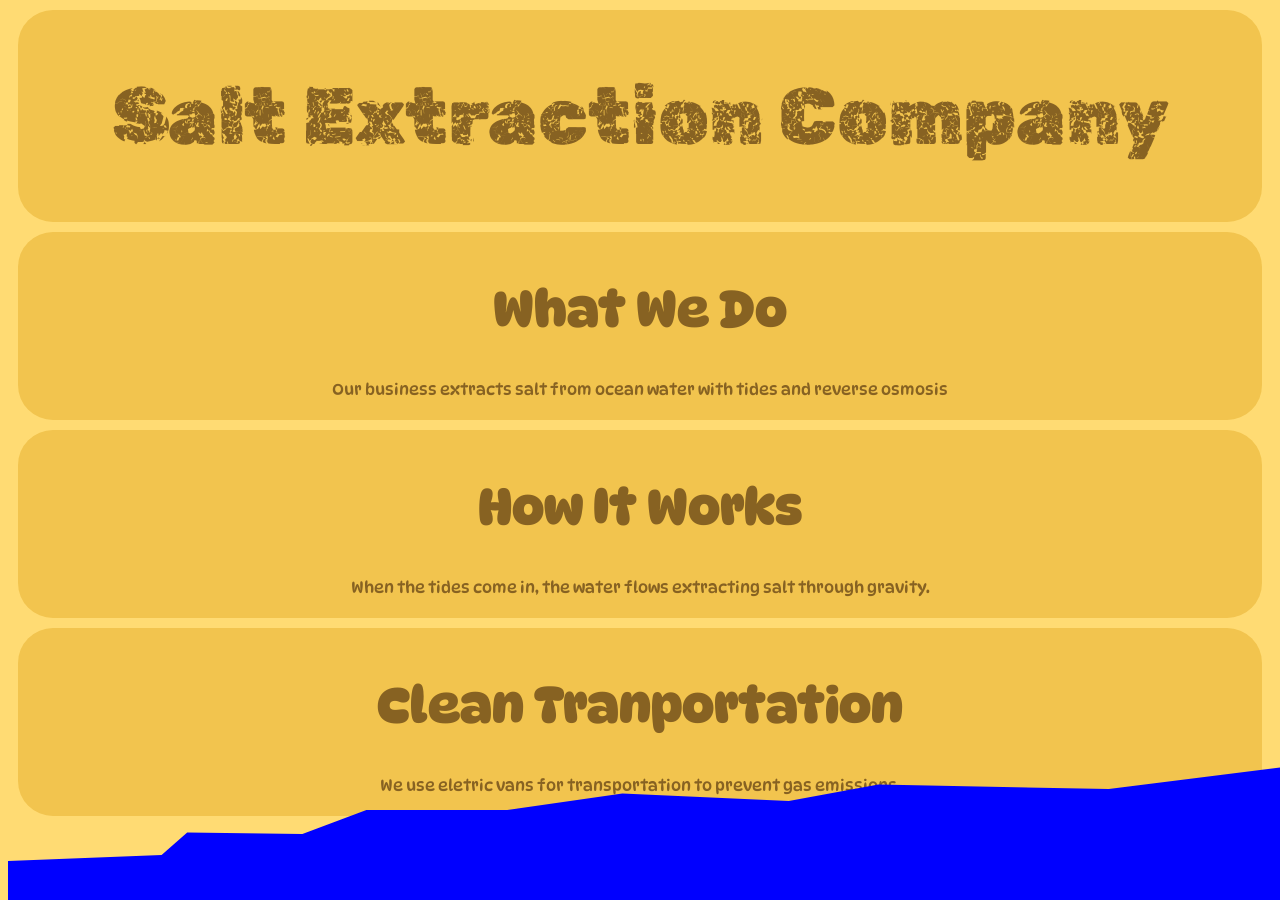
==== index.html @ da360f63 "Change section title to 'Clean Transportation' Updated section header and content for transportation" ====
<!DOCTYPE HTML>
<head>
  <link rel="stylesheet" href="styles.css">

<link rel="preconnect" href="https://fonts.googleapis.com">
<link rel="preconnect" href="https://fonts.gstatic.com" crossorigin>
<link href="https://fonts.googleapis.com/css2?family=DynaPuff:wght@400..700&family=Rubik+Distressed&display=swap" rel="stylesheet">
</head>
<body>
  <header><h1>Salt Extraction Company</h1></header>
  <section><h2>What We Do</h2><p>Our business extracts salt from ocean water with tides and reverse osmosis</p></section>
  <section><h2>How It Works</h2><p>When the tides come in, the water flows extracting salt through gravity.</p></section>
  <section><h2>Clean Tranportation</h2><p>We use eletric vans for transportation to prevent gas emissions,</p></section>
  <div id="water"></div>
</body>
---- styles.css ----
@import url('https://fonts.googleapis.com/css2?family=DynaPuff:wght@400..700&family=Rubik+Distressed&display=swap');

body {
  background-color: #FFDB73;
}

header {
  background-color: #F2C44E;
  border-radius: 35px;
  padding: 5px;
  margin: 10px;
}

section {
  background-color: #F2C44E;
  border-radius: 35px;
  padding: 5px;
  margin: 10px;
}

#water {
  clip-path: polygon(
    100% 11%, 86% 26%, 68% 23%, 61% 34%, 48% 29%,
    39% 40%, 28% 40%, 23% 56%, 14% 55%, 12% 70%,
    0 74%, 0% 100%, 100% 100%
  );
  background-color: blue;
  position: fixed;
  bottom: 0;
  width: 100%;
  height: 150px;
}

h1 {
  font-size: 80px;
  font-family: "Rubik Distressed", "Chalkduster", fantasy;
  font-weight: 400;
  font-style: normal;
  color: #876222;
  text-align: center;
}

h2 {
  font-size: 50px;
  font-family: "DynaPuff", "Comic Sans MS", cursive;
  font-weight: 700;
  font-style: normal;
  color: #876222;
  text-align: center;
}

p {
  font-size: 16px;
  font-family: "DynaPuff", "Comic Sans MS", cursive;
  font-weight: 400;
  font-style: normal;
  color: #876222;
  text-align: center;
}
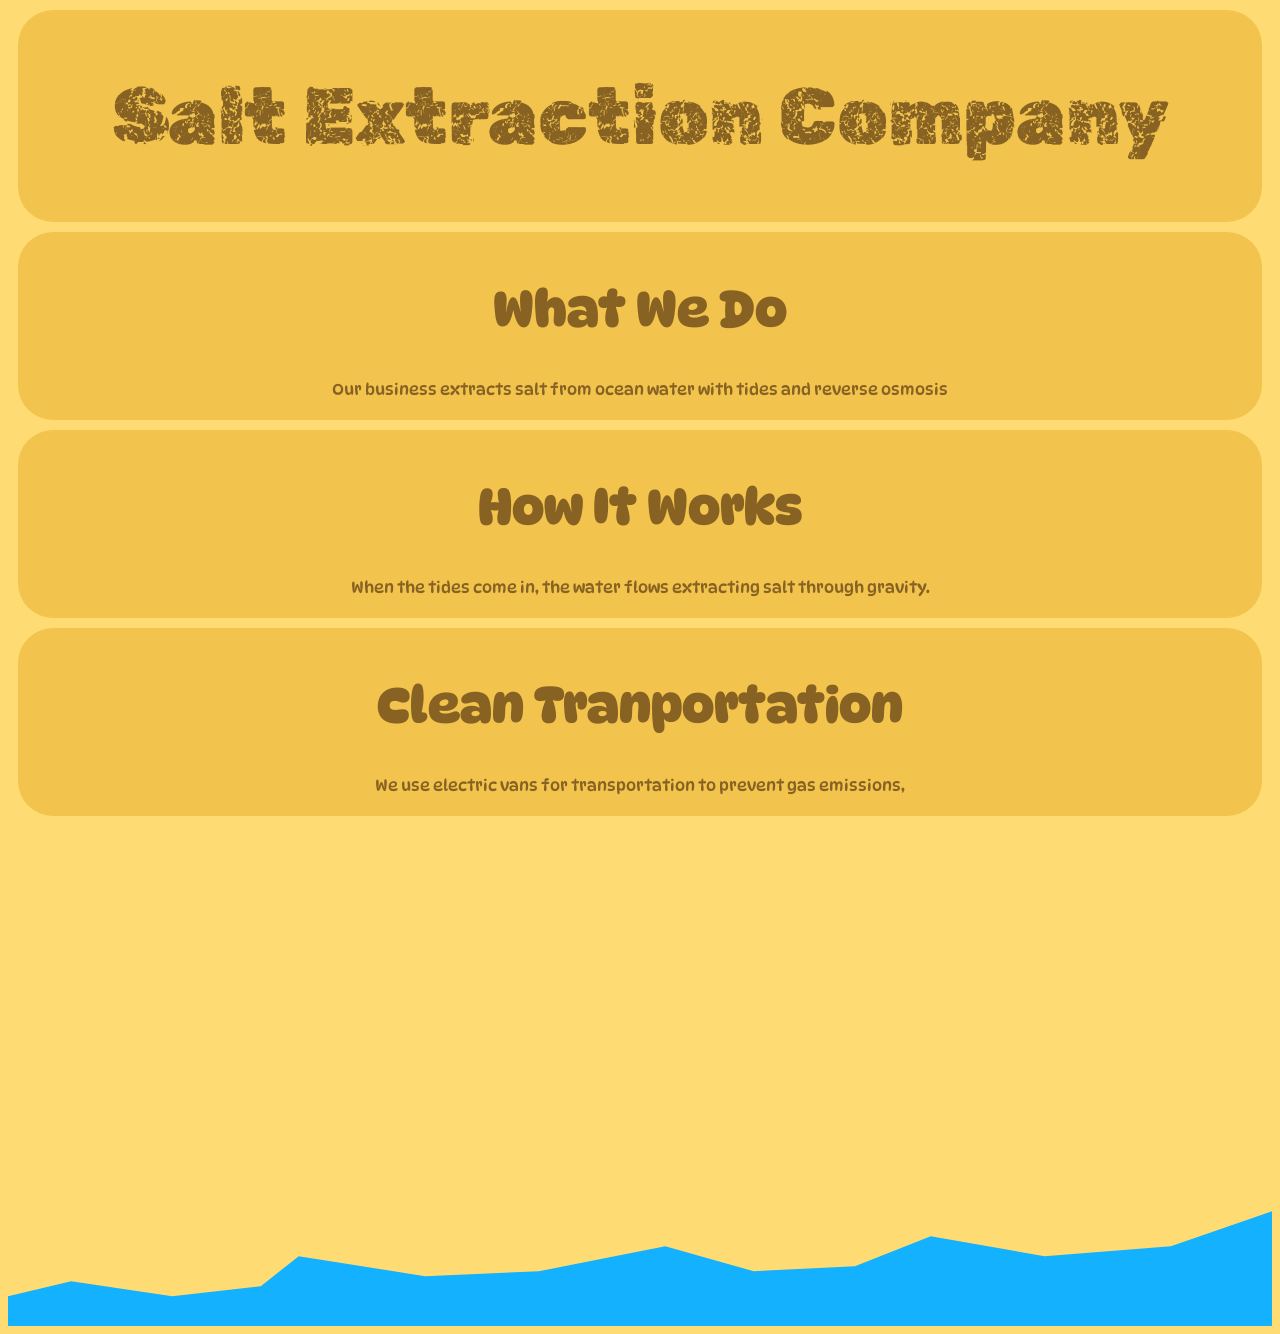
==== commit 92905591: "Fix typo in transportation section" ====
--- a/index.html
+++ b/index.html
@@ -10,6 +10,6 @@
   <header><h1>Salt Extraction Company</h1></header>
   <section><h2>What We Do</h2><p>Our business extracts salt from ocean water with tides and reverse osmosis</p></section>
   <section><h2>How It Works</h2><p>When the tides come in, the water flows extracting salt through gravity.</p></section>
-  <section><h2>Clean Tranportation</h2><p>We use eletric vans for transportation to prevent gas emissions,</p></section>
+  <section><h2>Clean Tranportation</h2><p>We use electric vans for transportation to prevent gas emissions,</p></section>
   <div id="water"></div>
 </body>
--- a/styles.css
+++ b/styles.css
@@ -19,16 +19,10 @@
 }
 
 #water {
-  clip-path: polygon(
-    100% 11%, 86% 26%, 68% 23%, 61% 34%, 48% 29%,
-    39% 40%, 28% 40%, 23% 56%, 14% 55%, 12% 70%,
-    0 74%, 0% 100%, 100% 100%
-  );
-  background-color: blue;
-  position: fixed;
-  bottom: 0;
+ clip-path: polygon(42% 89%, 52% 84%, 59% 89%, 67% 88%, 73% 82%, 82% 86%, 92% 84%, 100% 77%, 100% 100%, 0% 100%, 0% 94%, 5% 91%, 13% 94%, 20% 92%, 23% 86%, 33% 90%);
+  background-color: #14B1FF;
   width: 100%;
-  height: 150px;
+  height: 500px;
 }
 
 h1 {
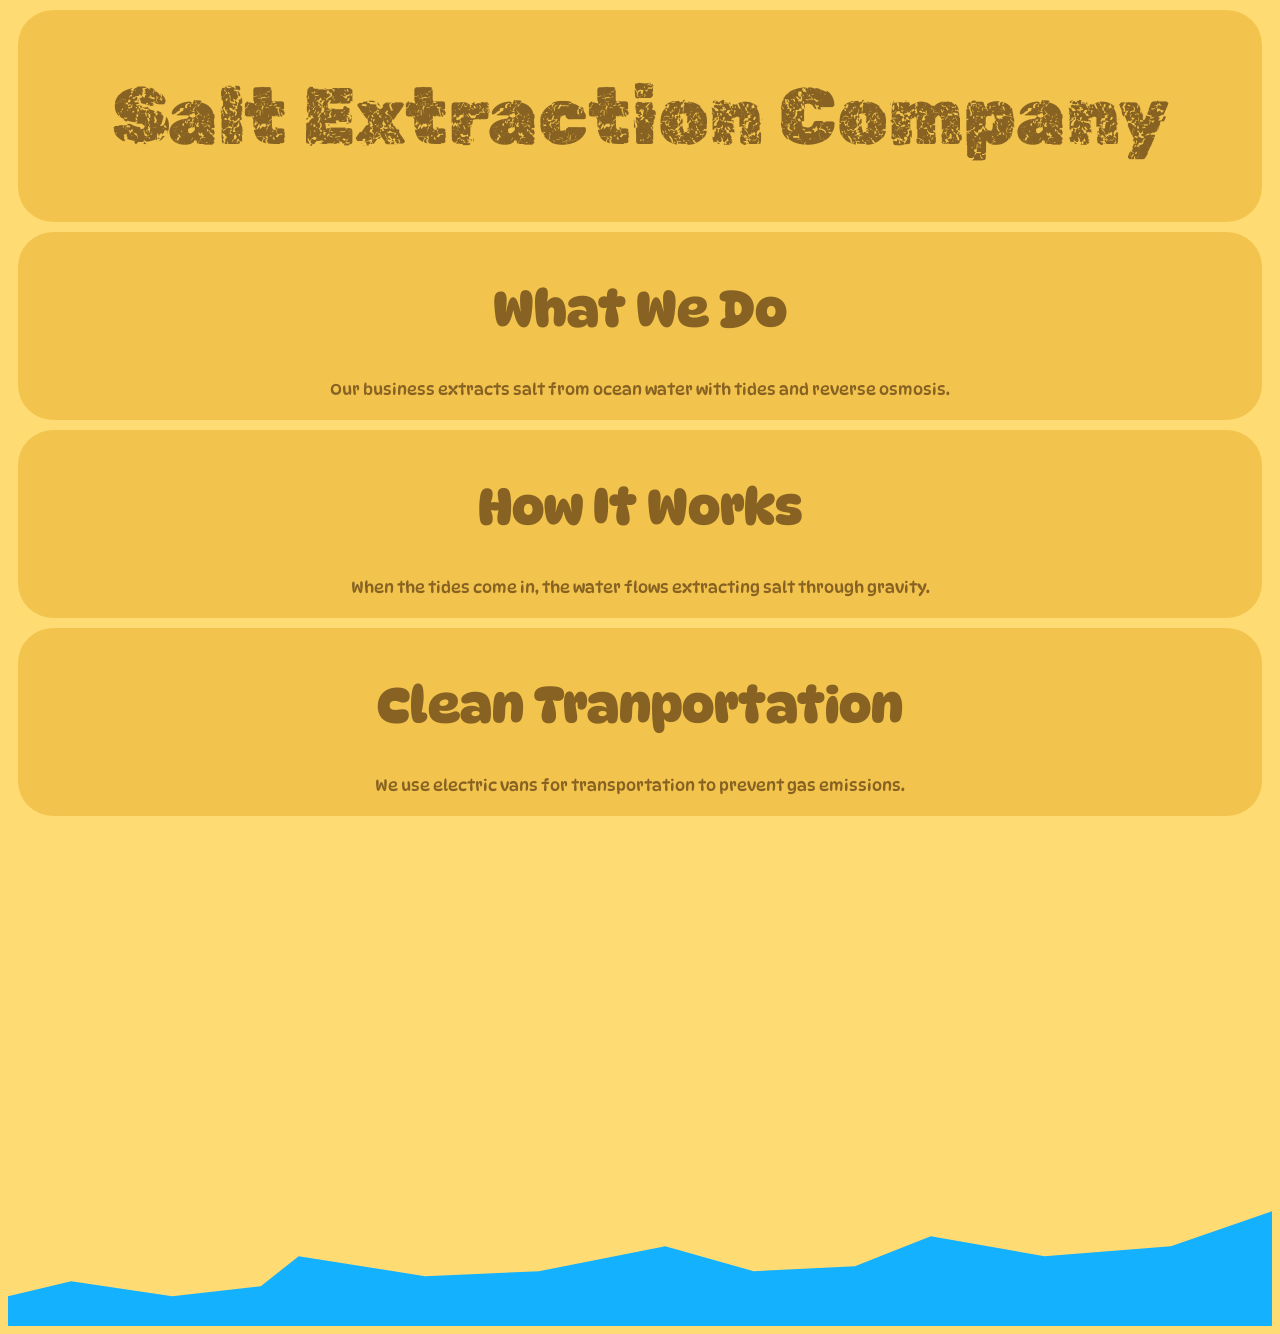
==== commit 5ff7fac4: "Fix punctuation in HTML content" ====
--- a/index.html
+++ b/index.html
@@ -8,8 +8,8 @@
 </head>
 <body>
   <header><h1>Salt Extraction Company</h1></header>
-  <section><h2>What We Do</h2><p>Our business extracts salt from ocean water with tides and reverse osmosis</p></section>
+  <section><h2>What We Do</h2><p>Our business extracts salt from ocean water with tides and reverse osmosis.</p></section>
   <section><h2>How It Works</h2><p>When the tides come in, the water flows extracting salt through gravity.</p></section>
-  <section><h2>Clean Tranportation</h2><p>We use electric vans for transportation to prevent gas emissions,</p></section>
+  <section><h2>Clean Tranportation</h2><p>We use electric vans for transportation to prevent gas emissions.</p></section>
   <div id="water"></div>
 </body>
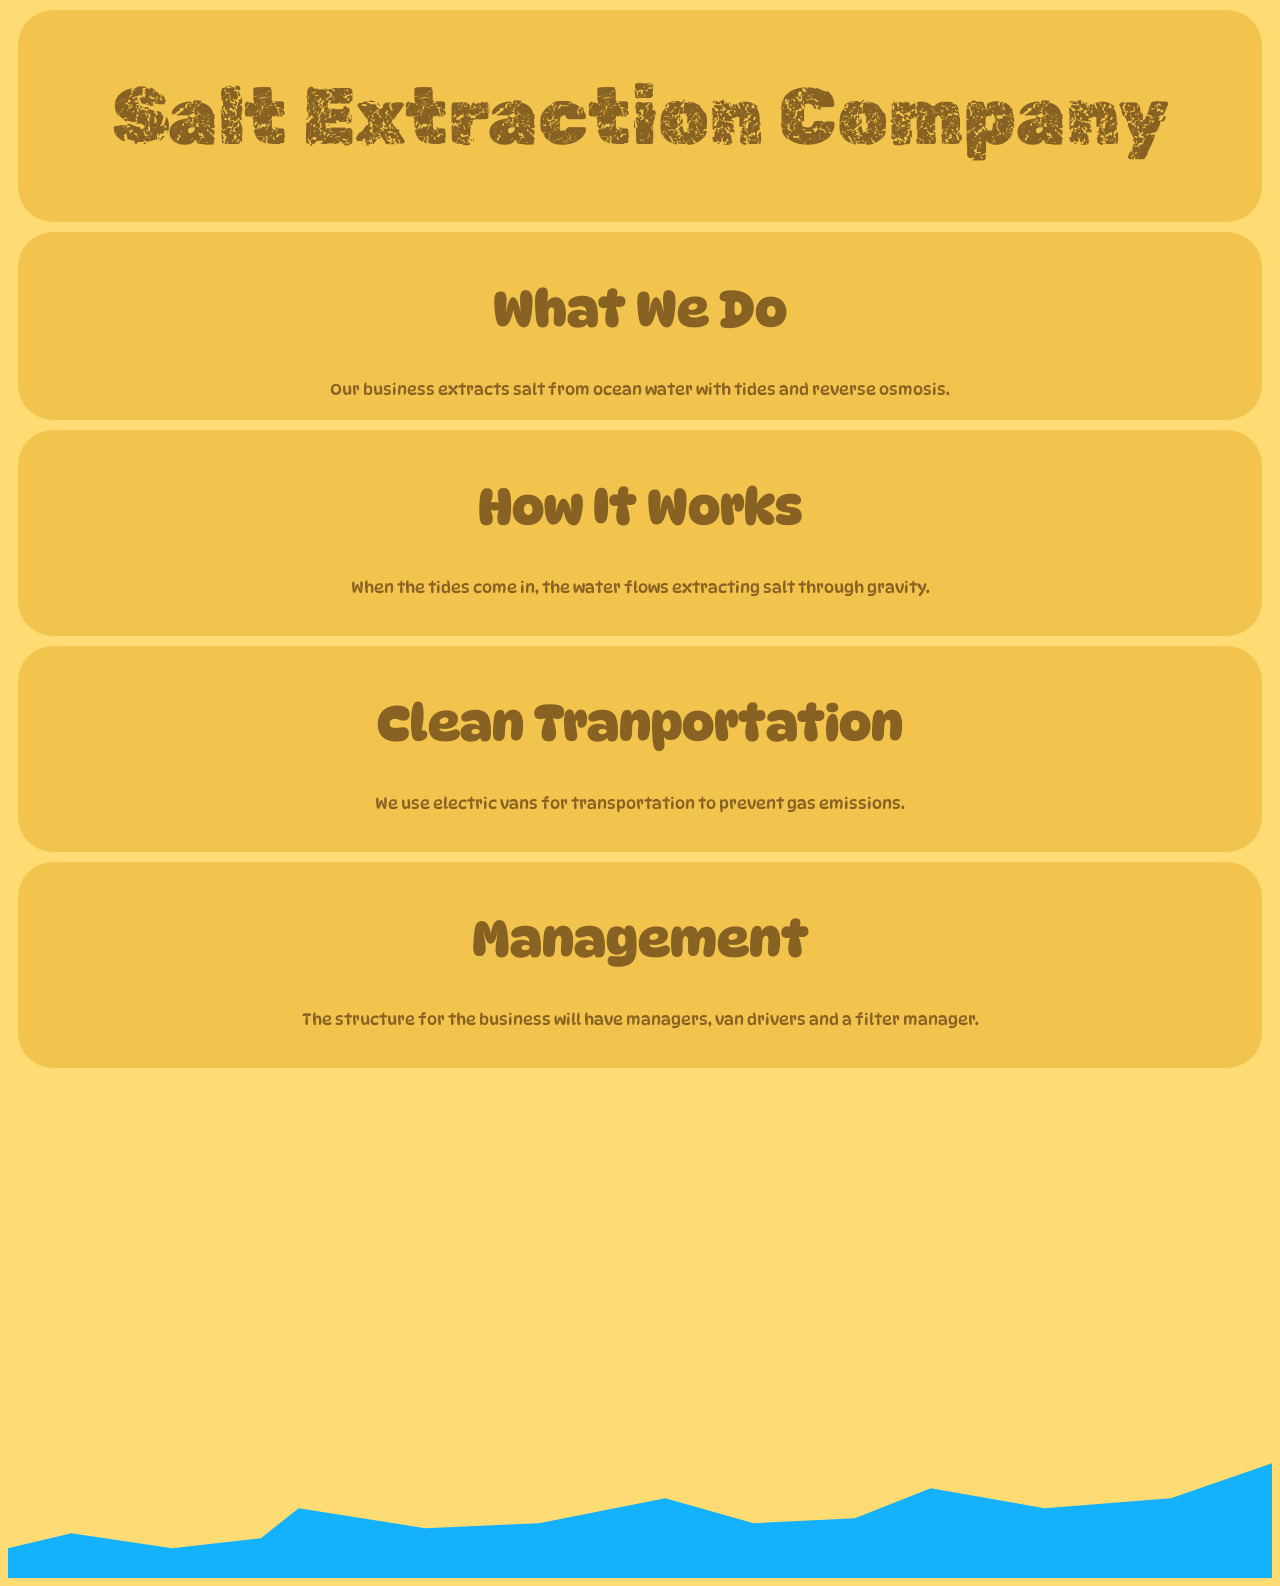
==== commit 79cf38de: "Add images and management section to index.html" ====
--- a/index.html
+++ b/index.html
@@ -9,7 +9,8 @@
 <body>
   <header><h1>Salt Extraction Company</h1></header>
   <section><h2>What We Do</h2><p>Our business extracts salt from ocean water with tides and reverse osmosis.</p></section>
-  <section><h2>How It Works</h2><p>When the tides come in, the water flows extracting salt through gravity.</p></section>
-  <section><h2>Clean Tranportation</h2><p>We use electric vans for transportation to prevent gas emissions.</p></section>
+  <section><h2>How It Works</h2><p>When the tides come in, the water flows extracting salt through gravity.</p><img href="360_F_748097577_2rGbVxVQFusVgAyA5lZjIyug0uRMIy1C.webp"></section>
+  <section><h2>Clean Tranportation</h2><p>We use electric vans for transportation to prevent gas emissions.</p><img href="Candy Van.jpg"></section>
+  <section><h2>Management</h2><p>The structure for the business will have managers, van drivers and a filter manager.</p><img href="Manager.webp"></section>
   <div id="water"></div>
 </body>
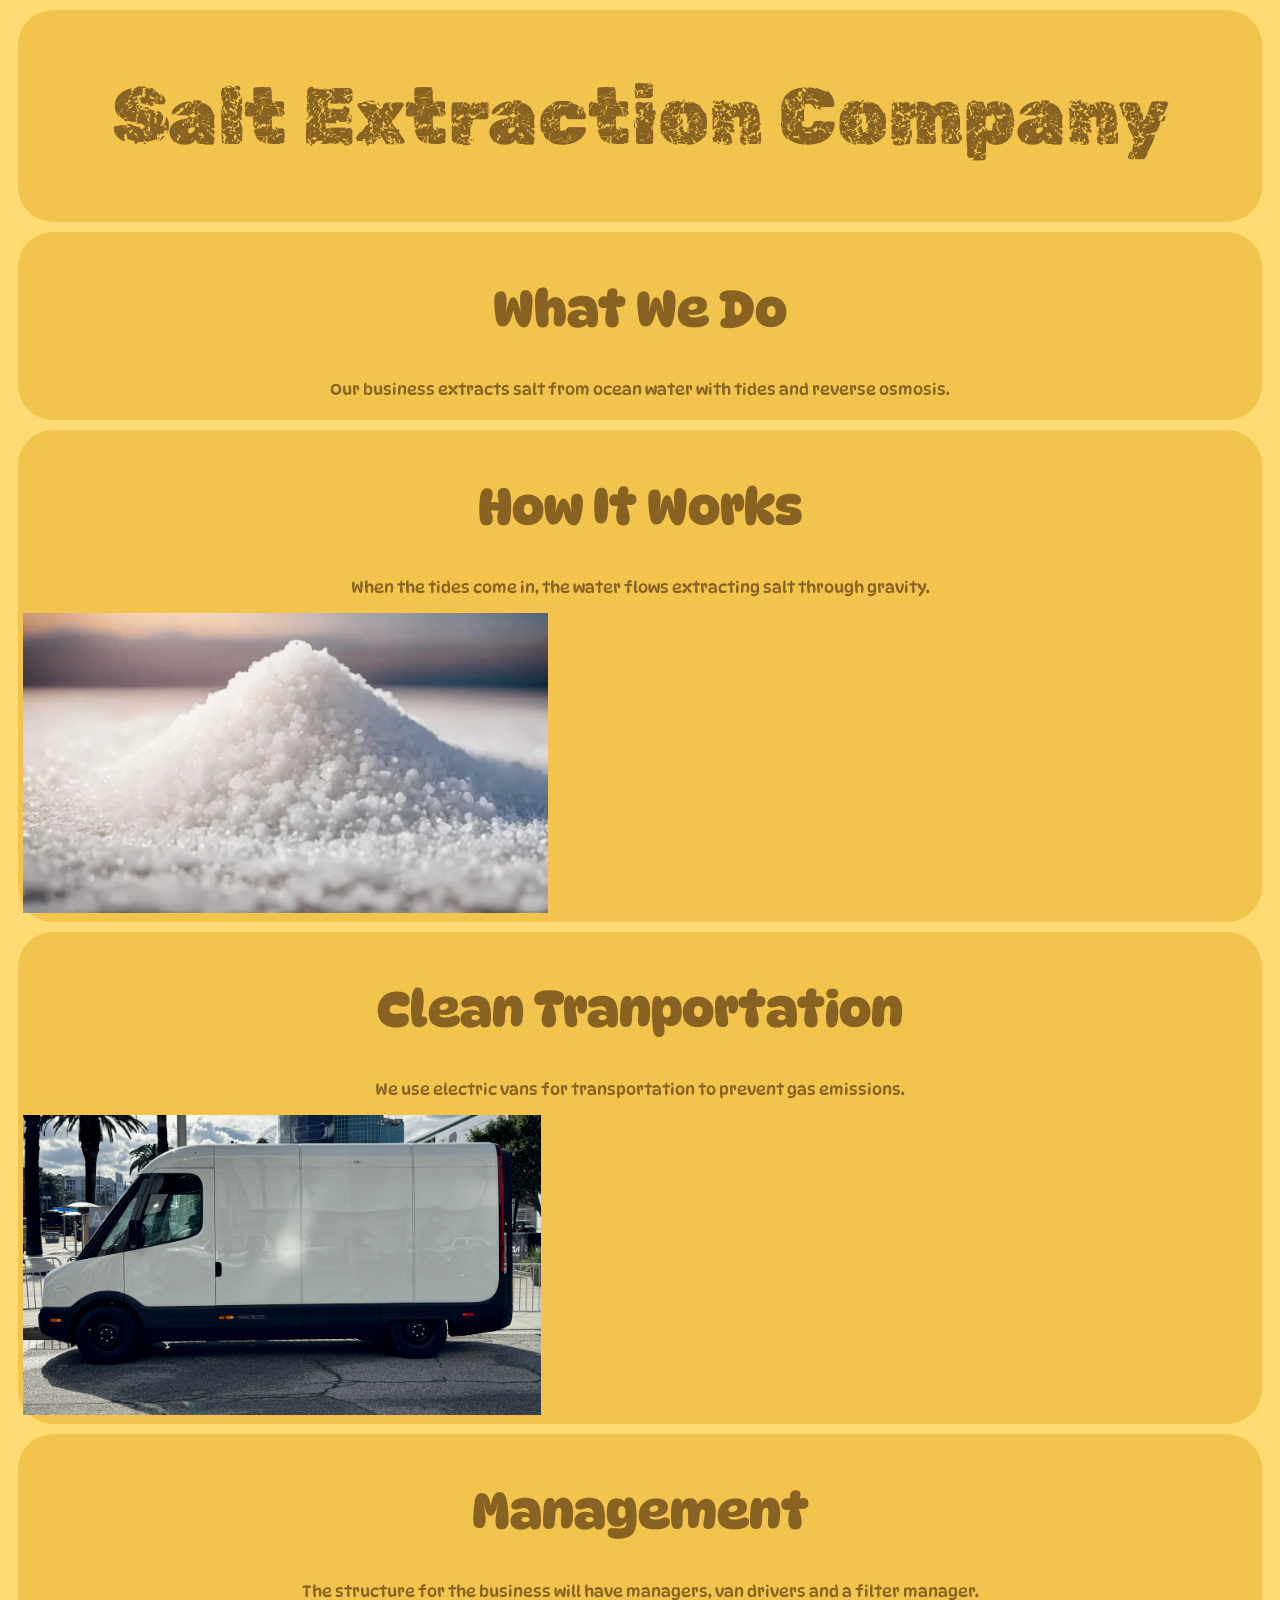
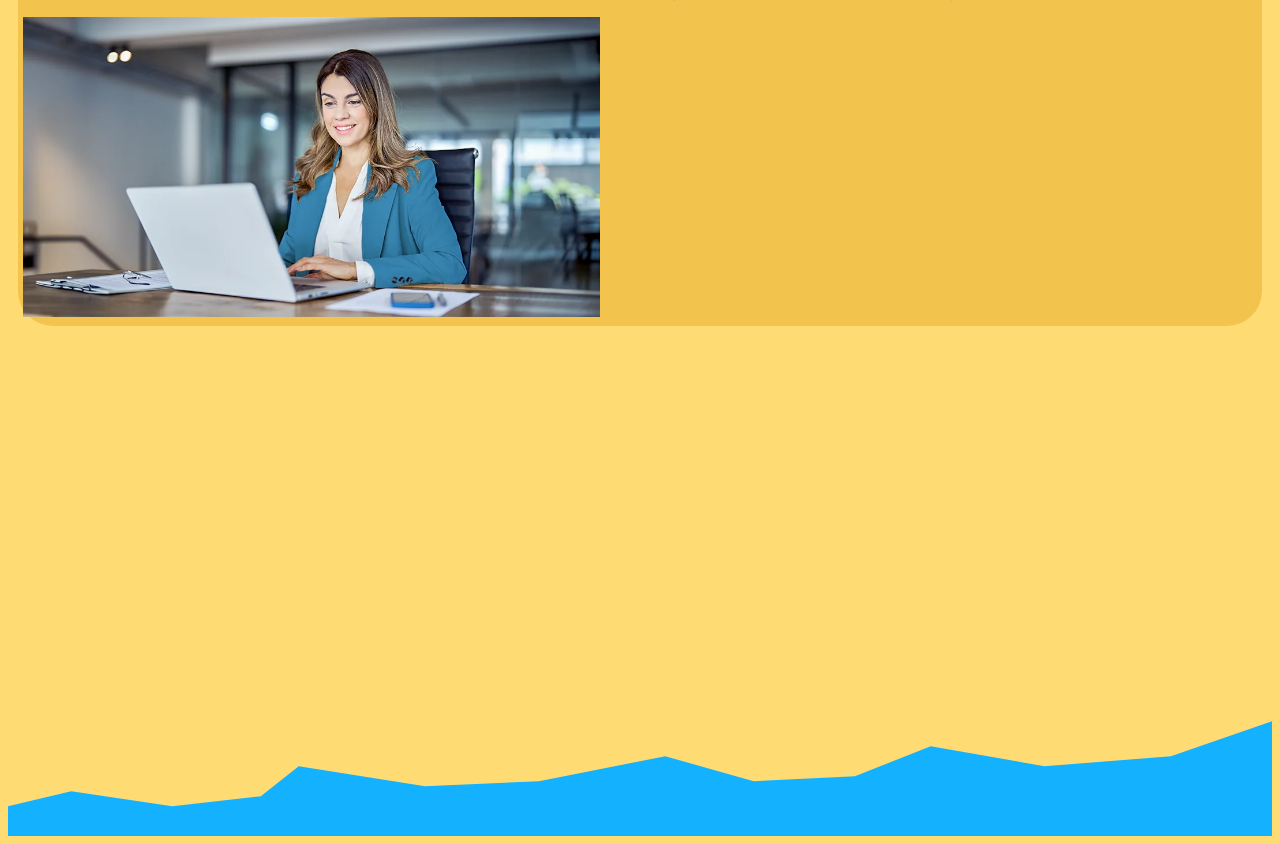
==== commit 3f9c6505: "Fix image tags to use 'src' attribute" ====
--- a/index.html
+++ b/index.html
@@ -9,8 +9,8 @@
 <body>
   <header><h1>Salt Extraction Company</h1></header>
   <section><h2>What We Do</h2><p>Our business extracts salt from ocean water with tides and reverse osmosis.</p></section>
-  <section><h2>How It Works</h2><p>When the tides come in, the water flows extracting salt through gravity.</p><img href="360_F_748097577_2rGbVxVQFusVgAyA5lZjIyug0uRMIy1C.webp"></section>
-  <section><h2>Clean Tranportation</h2><p>We use electric vans for transportation to prevent gas emissions.</p><img href="Candy Van.jpg"></section>
-  <section><h2>Management</h2><p>The structure for the business will have managers, van drivers and a filter manager.</p><img href="Manager.webp"></section>
+  <section><h2>How It Works</h2><p>When the tides come in, the water flows extracting salt through gravity.</p><img src="360_F_748097577_2rGbVxVQFusVgAyA5lZjIyug0uRMIy1C.webp" height="300"></section>
+  <section><h2>Clean Tranportation</h2><p>We use electric vans for transportation to prevent gas emissions.</p><img src="Candy Van.jpg" height="300"></section>
+  <section><h2>Management</h2><p>The structure for the business will have managers, van drivers and a filter manager.</p><img src="Manager.webp" height="300"></section>
   <div id="water"></div>
 </body>
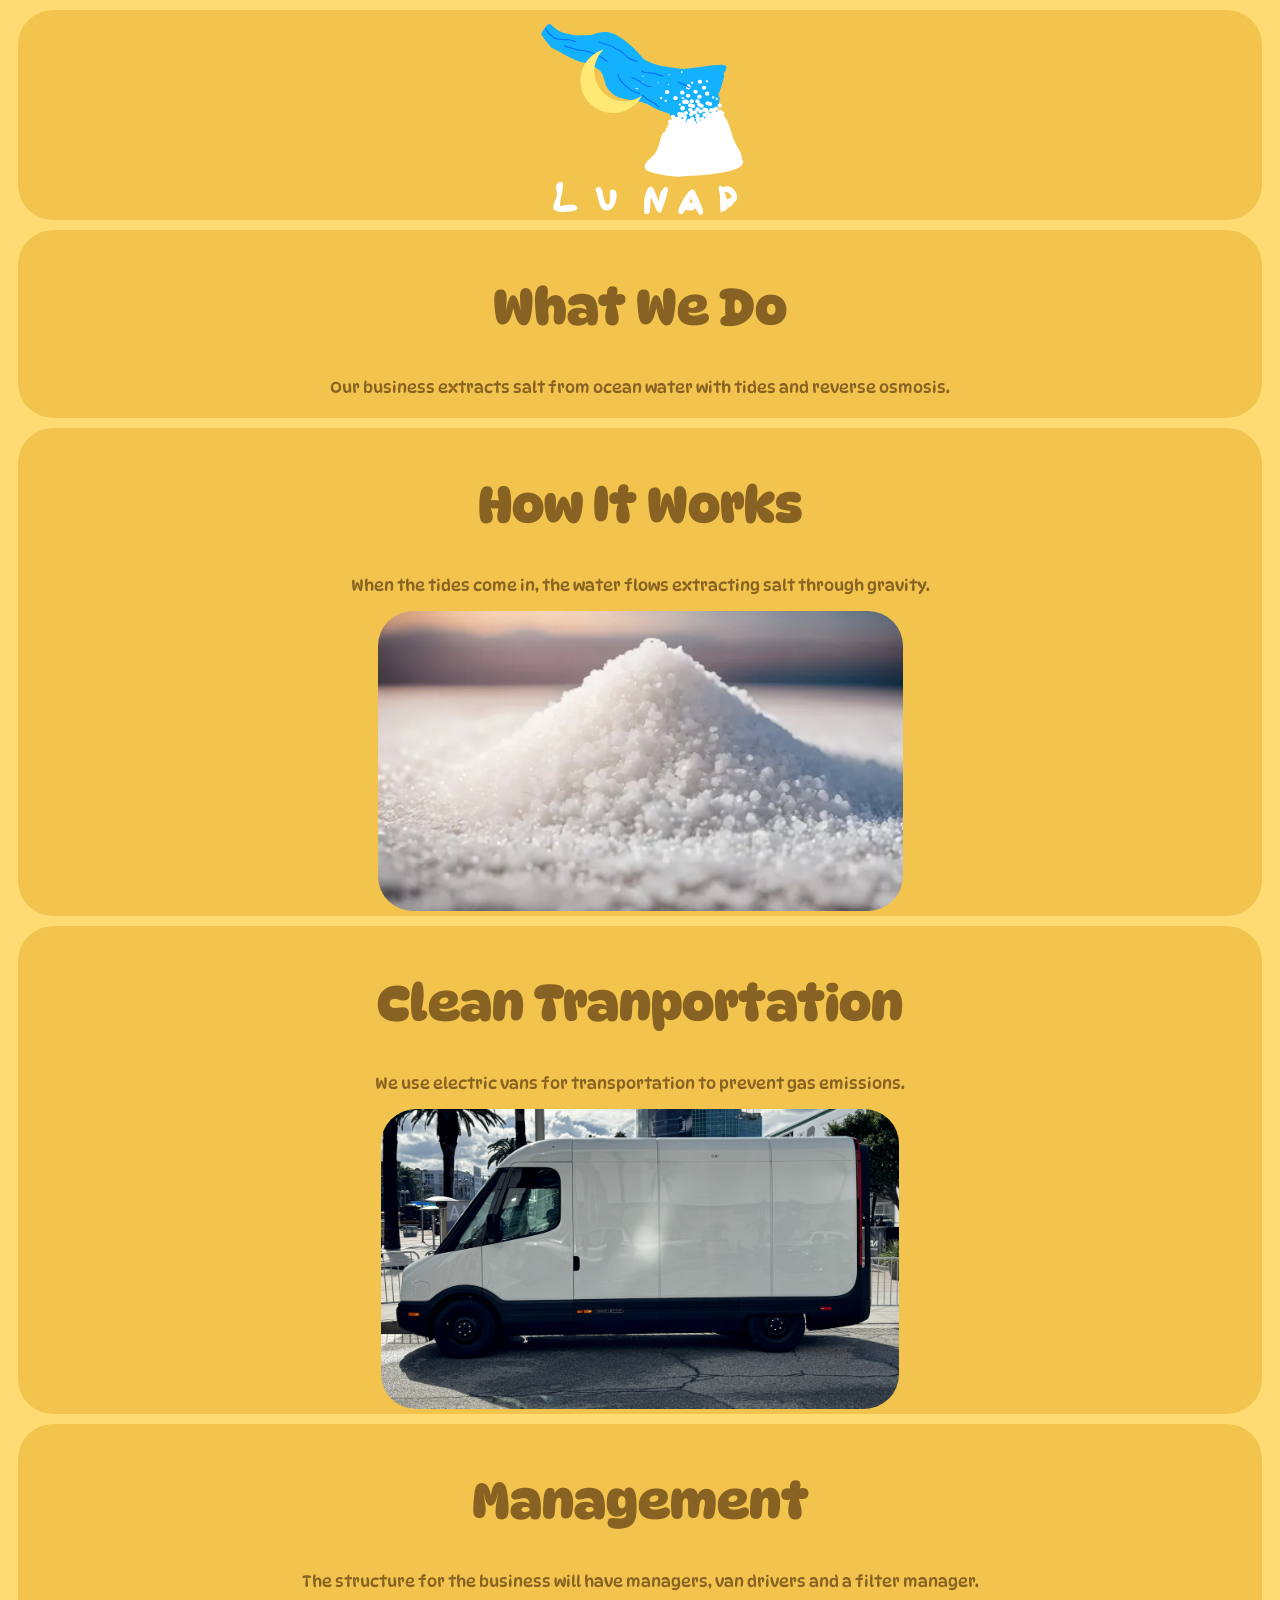
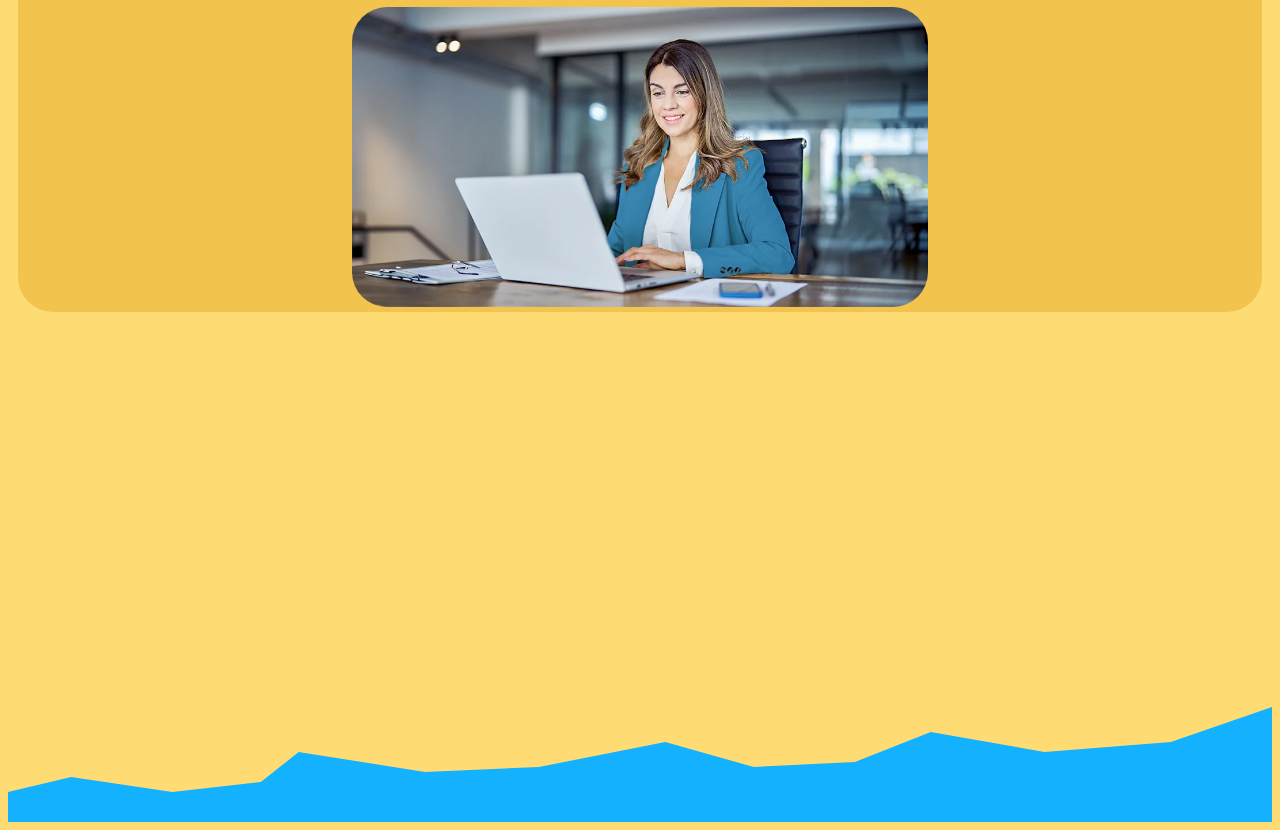
==== commit 9247f4b4: "Replace header text with an image" ====
--- a/index.html
+++ b/index.html
@@ -7,7 +7,7 @@
 <link href="https://fonts.googleapis.com/css2?family=DynaPuff:wght@400..700&family=Rubik+Distressed&display=swap" rel="stylesheet">
 </head>
 <body>
-  <header><h1>Salt Extraction Company</h1></header>
+  <header><img src="costume2.svg" height="200"></header>
   <section><h2>What We Do</h2><p>Our business extracts salt from ocean water with tides and reverse osmosis.</p></section>
   <section><h2>How It Works</h2><p>When the tides come in, the water flows extracting salt through gravity.</p><img src="360_F_748097577_2rGbVxVQFusVgAyA5lZjIyug0uRMIy1C.webp" height="300"></section>
   <section><h2>Clean Tranportation</h2><p>We use electric vans for transportation to prevent gas emissions.</p><img src="Candy Van.jpg" height="300"></section>
--- a/styles.css
+++ b/styles.css
@@ -51,3 +51,9 @@
   color: #876222;
   text-align: center;
 }
+img {
+  display: block;
+  margin-left: auto;
+  margin-right: auto;
+  border-radius: 35px;
+}
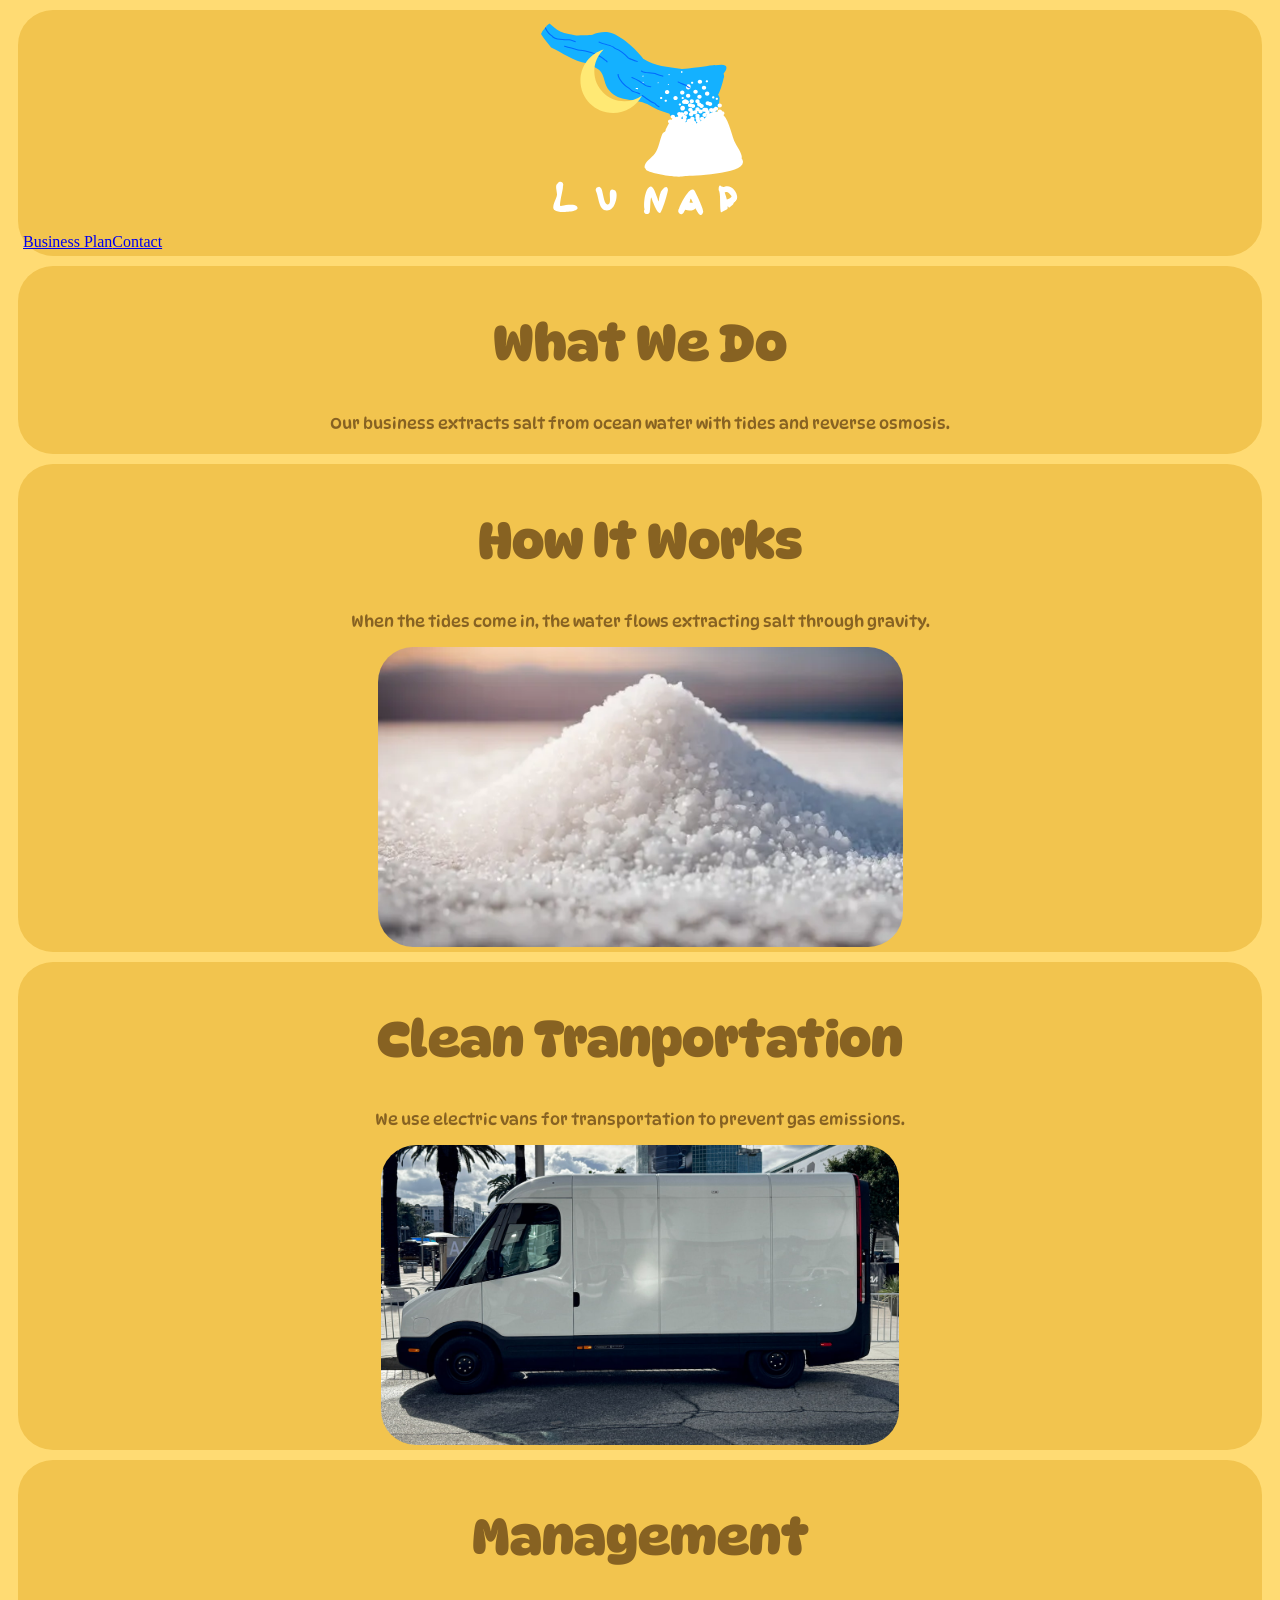
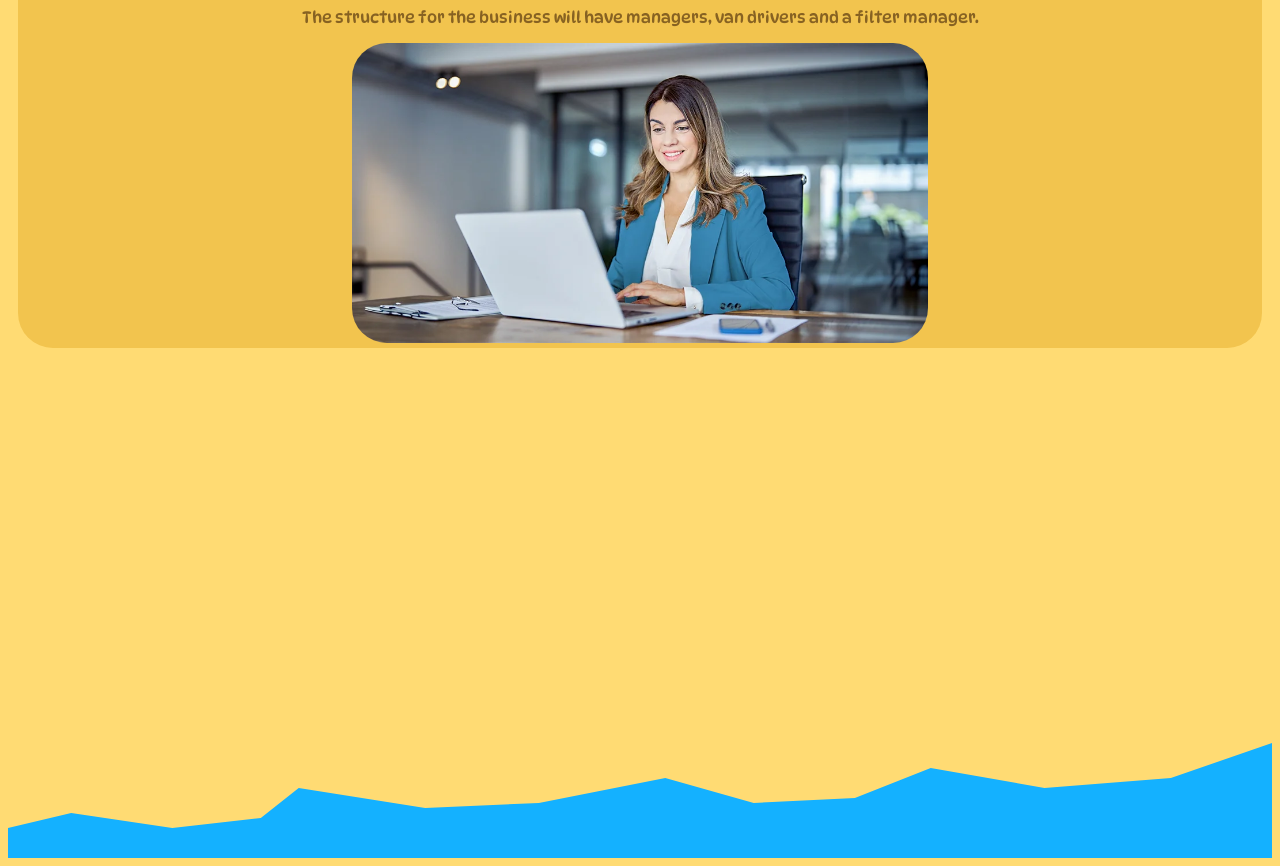
==== commit 3ca51de2: "Add navigation links to header in index.html" ====
--- a/index.html
+++ b/index.html
@@ -7,7 +7,7 @@
 <link href="https://fonts.googleapis.com/css2?family=DynaPuff:wght@400..700&family=Rubik+Distressed&display=swap" rel="stylesheet">
 </head>
 <body>
-  <header><img src="costume2.svg" height="200"></header>
+  <header><img src="costume2.svg" height="200"><br><a id="selected" href="BusinessPlan.html">Business Plan</a><a href="Contact.html">Contact</a></header>
   <section><h2>What We Do</h2><p>Our business extracts salt from ocean water with tides and reverse osmosis.</p></section>
   <section><h2>How It Works</h2><p>When the tides come in, the water flows extracting salt through gravity.</p><img src="360_F_748097577_2rGbVxVQFusVgAyA5lZjIyug0uRMIy1C.webp" height="300"></section>
   <section><h2>Clean Tranportation</h2><p>We use electric vans for transportation to prevent gas emissions.</p><img src="Candy Van.jpg" height="300"></section>
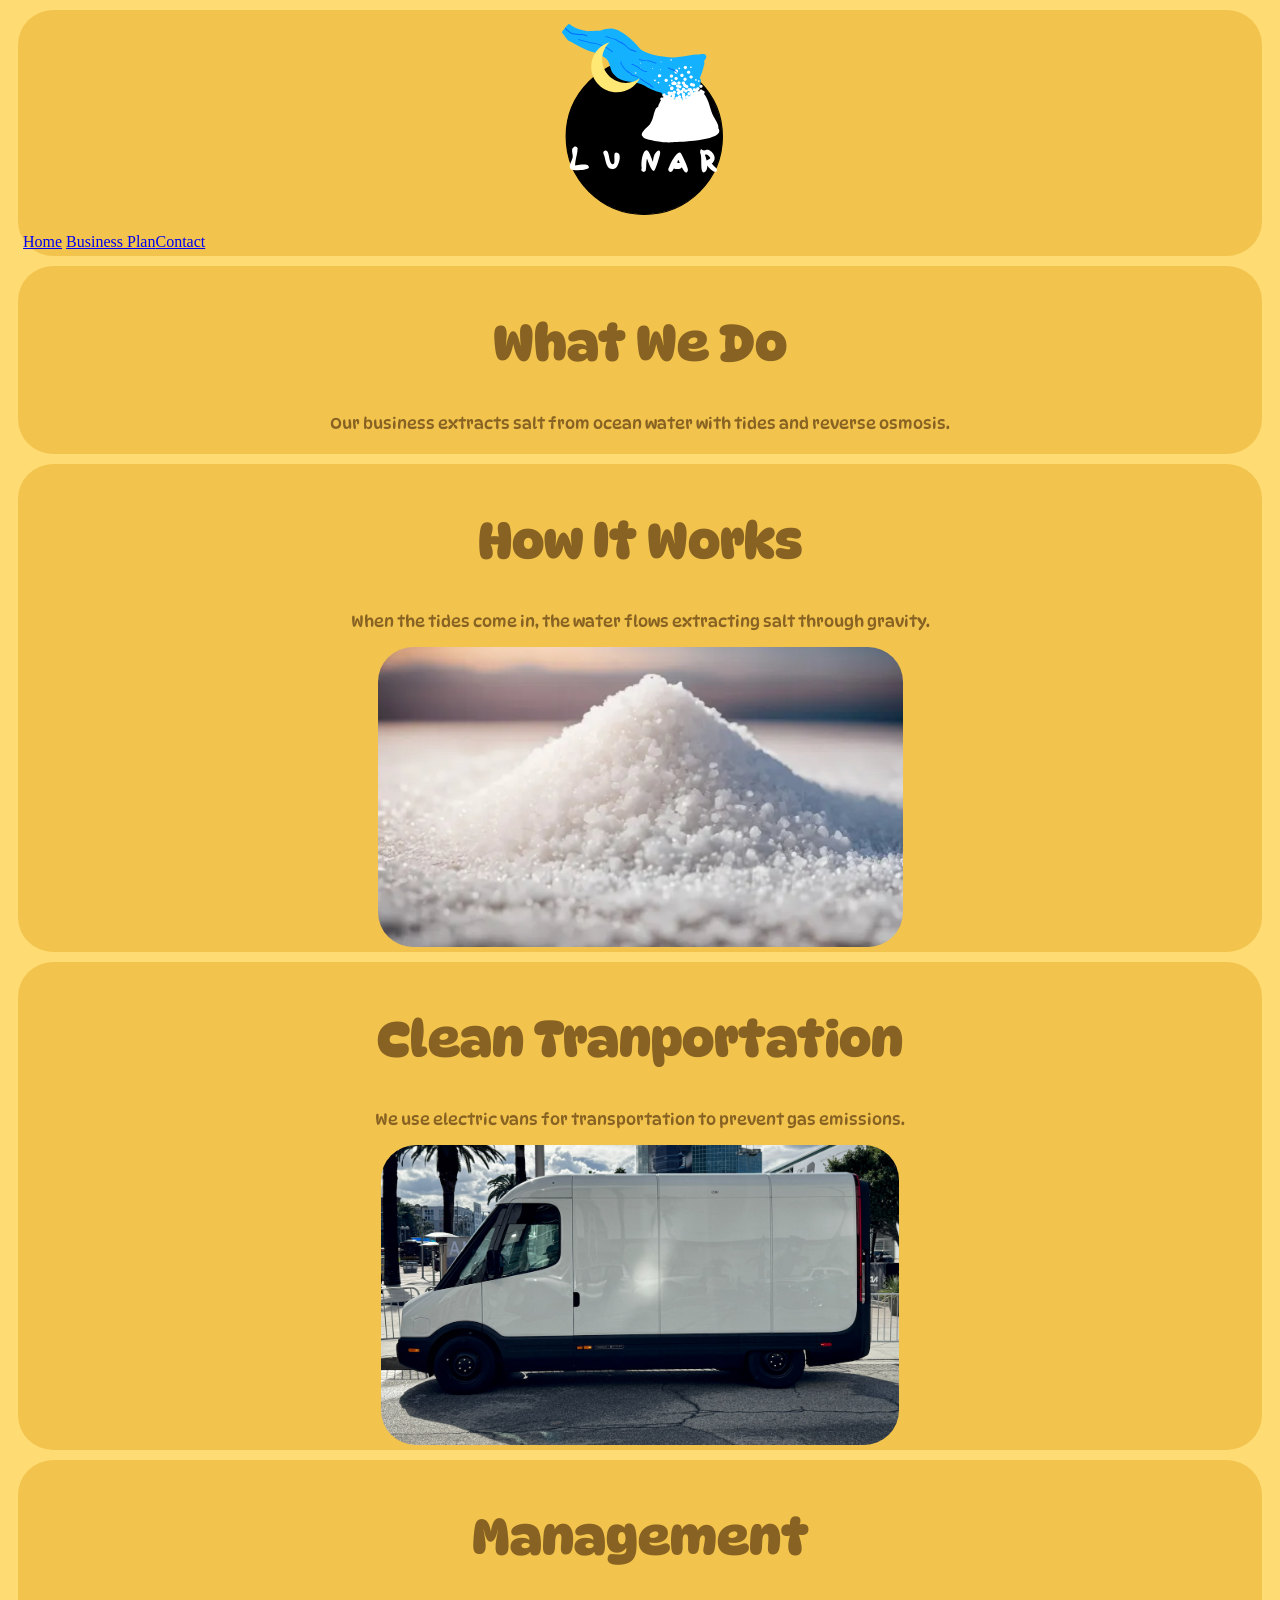
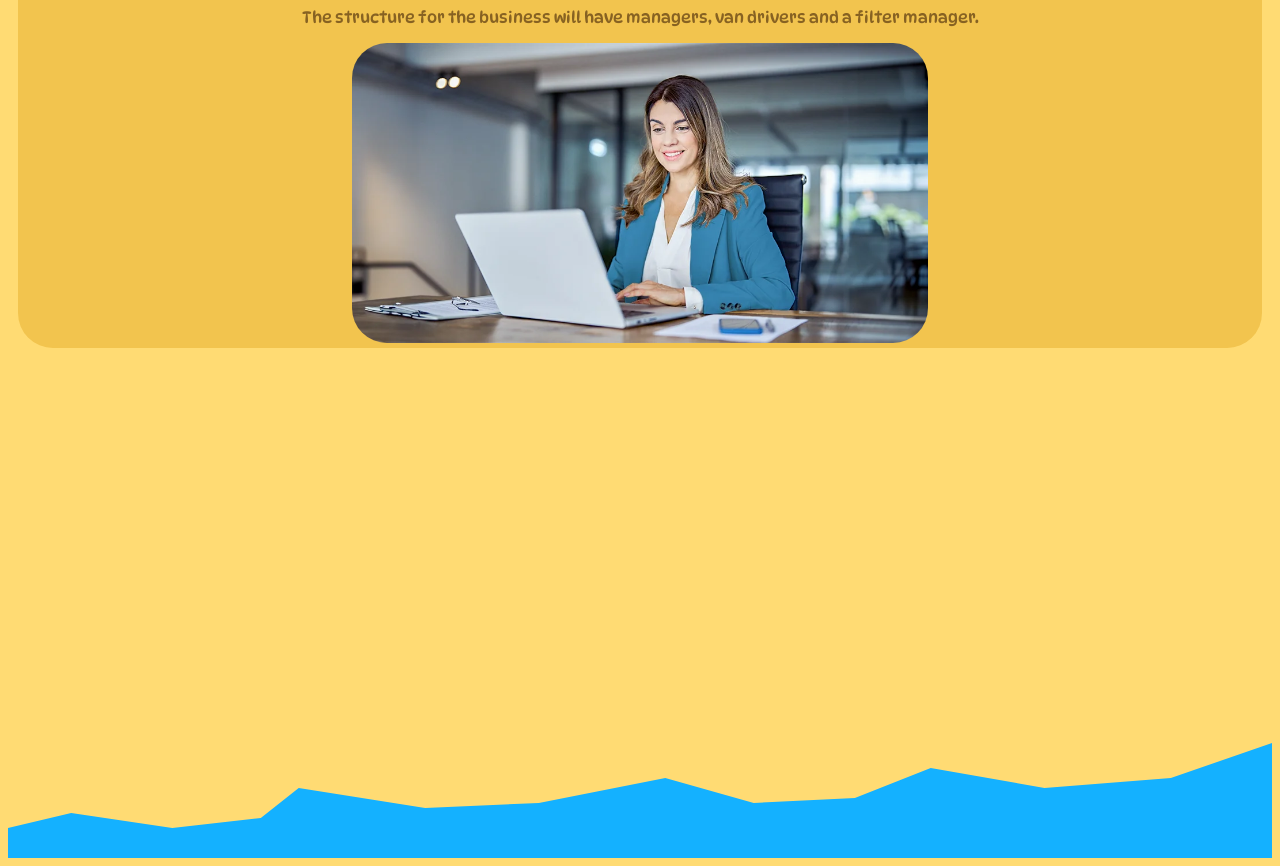
==== commit 5cfa63d3: "Update header image and link text in index.html" ====
--- a/index.html
+++ b/index.html
@@ -7,7 +7,7 @@
 <link href="https://fonts.googleapis.com/css2?family=DynaPuff:wght@400..700&family=Rubik+Distressed&display=swap" rel="stylesheet">
 </head>
 <body>
-  <header><img src="costume2.svg" height="200"><br><a id="selected" href="BusinessPlan.html">Business Plan</a><a href="Contact.html">Contact</a></header>
+  <header><img src="logo.svg" height="200"><br><a id="selected" href="BusinessPlan.html">Home</a> <a href="BusinessPlan.html">Business Plan</a><a href="Contact.html">Contact</a></header>
   <section><h2>What We Do</h2><p>Our business extracts salt from ocean water with tides and reverse osmosis.</p></section>
   <section><h2>How It Works</h2><p>When the tides come in, the water flows extracting salt through gravity.</p><img src="360_F_748097577_2rGbVxVQFusVgAyA5lZjIyug0uRMIy1C.webp" height="300"></section>
   <section><h2>Clean Tranportation</h2><p>We use electric vans for transportation to prevent gas emissions.</p><img src="Candy Van.jpg" height="300"></section>
